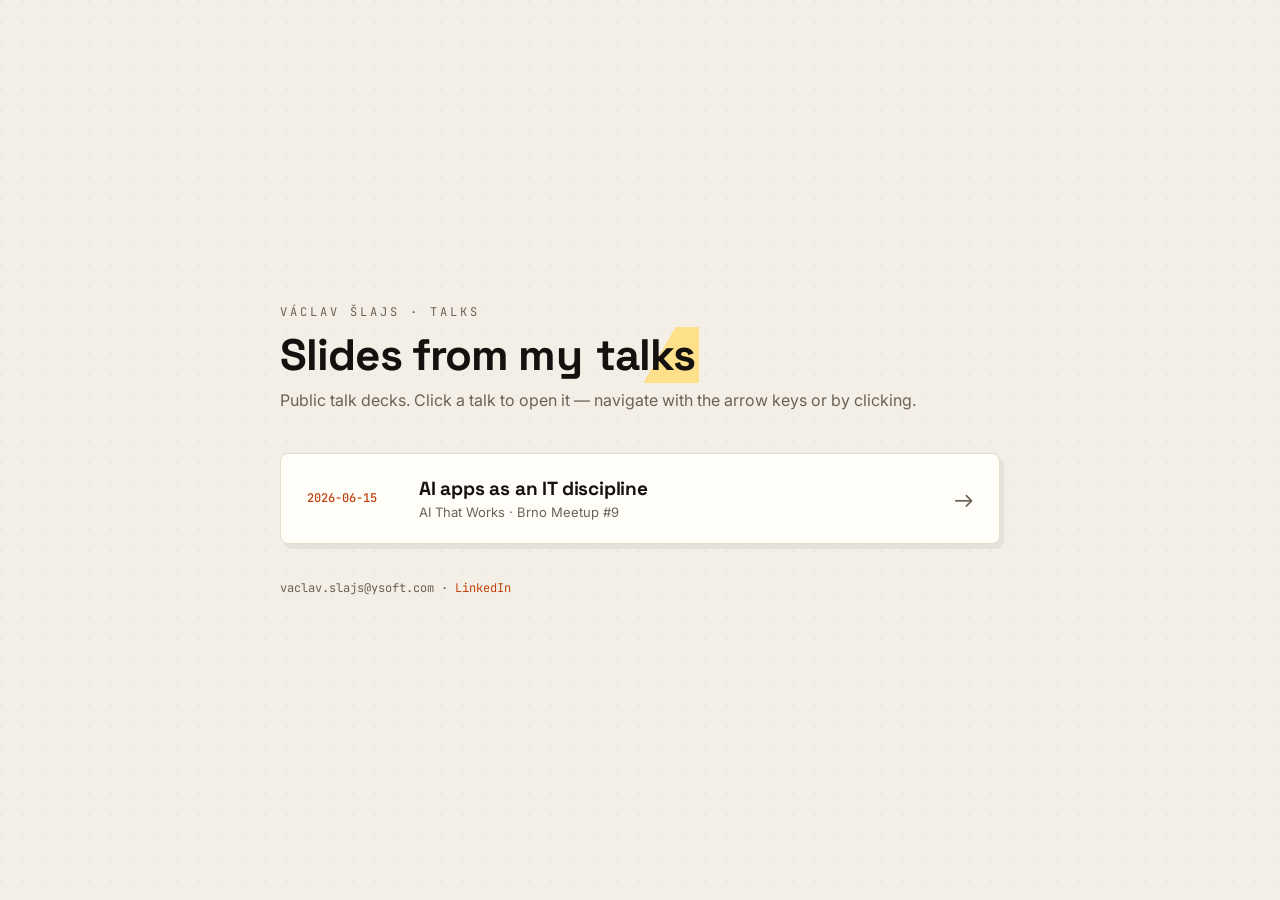
==== index.html @ 6ee5a31a "Deck: přidáno datum na úvod, odebrána AI That Works kartička z kontaktu; rozcestník přeložen do angl" ====
<!DOCTYPE html>
<html lang="en">
<head>
<meta charset="UTF-8">
<meta name="viewport" content="width=device-width, initial-scale=1.0">
<title>Talks · Václav Šlajs</title>
<style>
  @import url('https://fonts.googleapis.com/css2?family=Space+Grotesk:wght@400;500;600;700&family=Inter:wght@400;500;600&family=JetBrains+Mono:wght@400;500&display=swap');

  * { box-sizing: border-box; margin: 0; padding: 0; }
  :root {
    --ink: #14110f; --paper: #f4efe6; --paper-line: #e6ddcd; --card: #fffdf8;
    --muted: #6b6256; --amber: #c2410c;
  }
  body {
    font-family: 'Inter', sans-serif;
    background: var(--paper);
    background-image: radial-gradient(circle at 1px 1px, rgba(20,17,15,0.04) 1px, transparent 0);
    background-size: 22px 22px;
    color: var(--ink);
    min-height: 100vh;
    display: flex; align-items: center; justify-content: center;
    padding: 48px 24px;
  }
  .wrap { max-width: 720px; width: 100%; }
  .eyebrow {
    font-family: 'JetBrains Mono', monospace; font-size: 12px; letter-spacing: 3px;
    text-transform: uppercase; color: var(--muted); margin-bottom: 12px;
  }
  h1 {
    font-family: 'Space Grotesk', sans-serif; font-size: 44px; font-weight: 700;
    line-height: 1.05; letter-spacing: -0.02em; margin-bottom: 10px;
  }
  h1 .hl { background: linear-gradient(120deg, transparent 60%, #ffe08a 60%); padding: 0 4px; }
  .lede { font-size: 16px; color: var(--muted); line-height: 1.55; margin-bottom: 40px; }

  .talk {
    display: flex; align-items: center; gap: 20px; text-decoration: none; color: var(--ink);
    background: var(--card); border: 1.5px solid var(--paper-line); border-radius: 8px;
    padding: 22px 26px; box-shadow: 4px 5px 0 rgba(20,17,15,0.06);
    transition: transform 0.15s, box-shadow 0.15s; margin-bottom: 16px;
  }
  .talk:hover { transform: translate(-1px,-1px); box-shadow: 6px 7px 0 rgba(20,17,15,0.10); }
  .talk .date {
    font-family: 'JetBrains Mono', monospace; font-size: 12px; color: var(--amber);
    font-weight: 500; flex: none; width: 92px;
  }
  .talk .meta b { font-family: 'Space Grotesk', sans-serif; font-size: 19px; font-weight: 700; display: block; letter-spacing: -0.01em; }
  .talk .meta span { font-size: 13px; color: var(--muted); }
  .talk .arrow { margin-left: auto; font-family: 'Space Grotesk', sans-serif; font-size: 24px; color: var(--muted); }

  .foot { margin-top: 36px; font-family: 'JetBrains Mono', monospace; font-size: 12px; color: var(--muted); }
  .foot a { color: var(--amber); text-decoration: none; }
</style>
</head>
<body>
  <div class="wrap">
    <div class="eyebrow">Václav Šlajs · talks</div>
    <h1>Slides from my <span class="hl">talks</span></h1>
    <p class="lede">Public talk decks. Click a talk to open it — navigate with the arrow keys or by clicking.</p>

    <a class="talk" href="./2026-06-15-ai-that-works/">
      <span class="date">2026-06-15</span>
      <span class="meta">
        <b>AI apps as an IT discipline</b>
        <span>AI That Works · Brno Meetup #9</span>
      </span>
      <span class="arrow">→</span>
    </a>

    <div class="foot">vaclav.slajs@ysoft.com · <a href="https://www.linkedin.com/in/vaclav-slajs/">LinkedIn</a></div>
  </div>
</body>
</html>
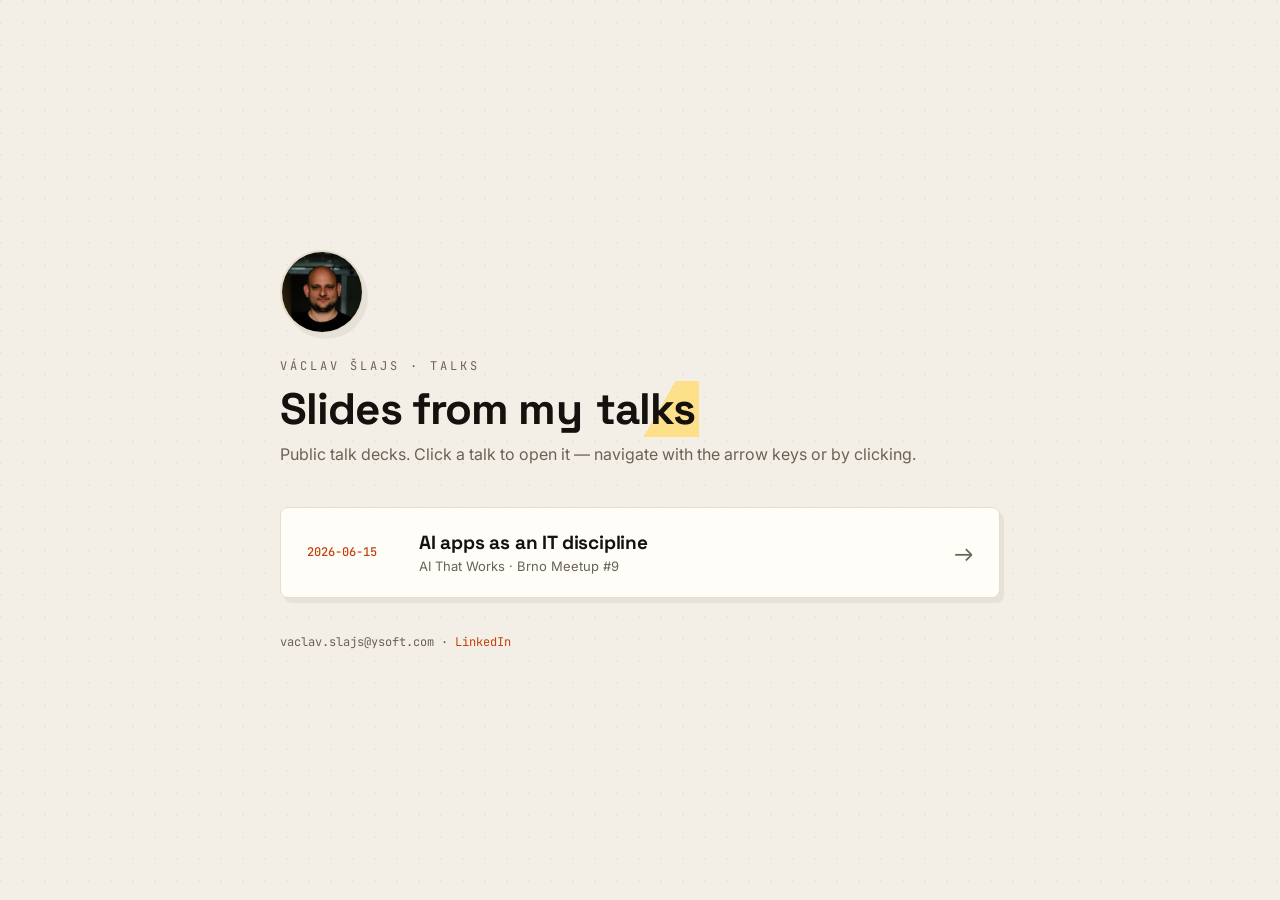
==== commit 8e212f47: "Sdílená složka shared/ pro fotku; přidána fotka na rozcestník me.jpeg přesunuta do shared/ (jeden zd" ====
--- a/index.html
+++ b/index.html
@@ -23,6 +23,11 @@
     padding: 48px 24px;
   }
   .wrap { max-width: 720px; width: 100%; }
+  .avatar {
+    width: 84px; height: 84px; border-radius: 50%; object-fit: cover;
+    border: 2px solid var(--paper-line); display: block; margin-bottom: 24px;
+    box-shadow: 4px 5px 0 rgba(20,17,15,0.06);
+  }
   .eyebrow {
     font-family: 'JetBrains Mono', monospace; font-size: 12px; letter-spacing: 3px;
     text-transform: uppercase; color: var(--muted); margin-bottom: 12px;
@@ -55,6 +60,7 @@
 </head>
 <body>
   <div class="wrap">
+    <img class="avatar" src="shared/me.jpeg" alt="Václav Šlajs">
     <div class="eyebrow">Václav Šlajs · talks</div>
     <h1>Slides from my <span class="hl">talks</span></h1>
     <p class="lede">Public talk decks. Click a talk to open it — navigate with the arrow keys or by clicking.</p>
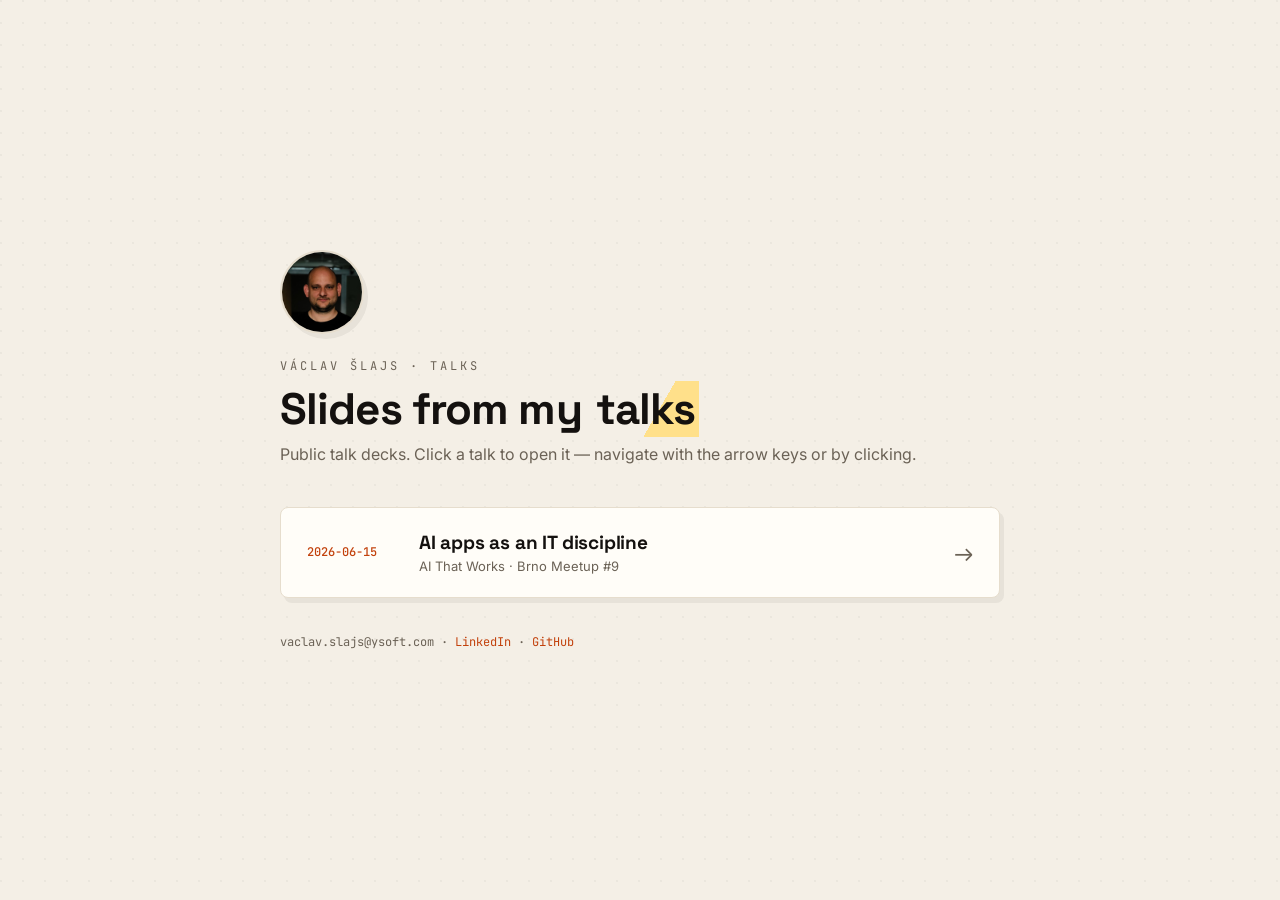
==== commit 9a433d07: "Rozcestník: přidán odkaz na GitHub repo Co-Authored-By: Claude Opus 4.8 (1M context) <noreply@anthro" ====
--- a/index.html
+++ b/index.html
@@ -74,7 +74,7 @@
       <span class="arrow">→</span>
     </a>
 
-    <div class="foot">vaclav.slajs@ysoft.com · <a href="https://www.linkedin.com/in/vaclav-slajs/">LinkedIn</a></div>
+    <div class="foot">vaclav.slajs@ysoft.com · <a href="https://www.linkedin.com/in/vaclav-slajs/">LinkedIn</a> · <a href="https://github.com/VelkyVenik/presentations">GitHub</a></div>
   </div>
 </body>
 </html>
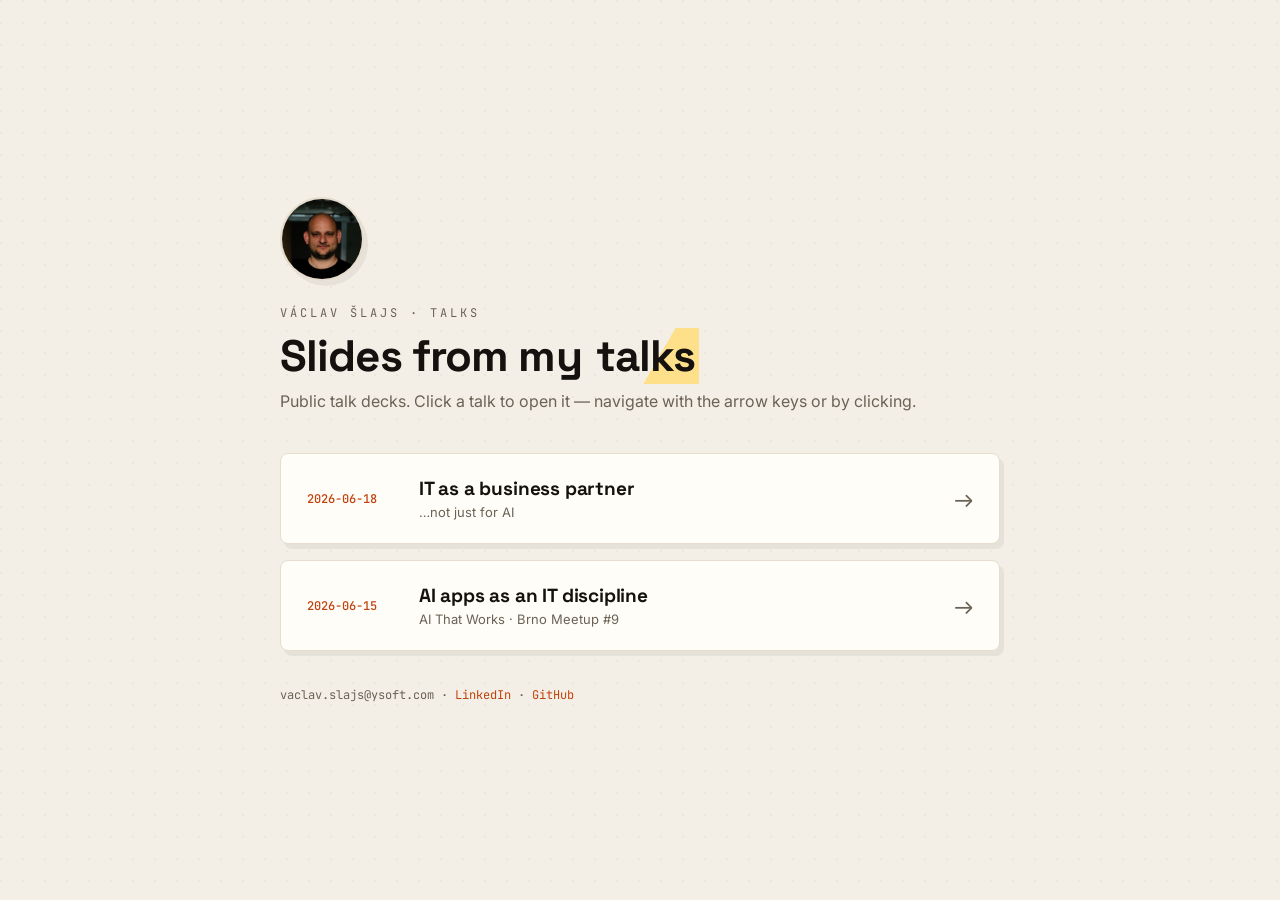
==== commit c957dabe: "Landing + README: add IT-as-a-business-partner talk; document template/notes workflow Co-Authored-By" ====
--- a/index.html
+++ b/index.html
@@ -65,6 +65,15 @@
     <h1>Slides from my <span class="hl">talks</span></h1>
     <p class="lede">Public talk decks. Click a talk to open it — navigate with the arrow keys or by clicking.</p>
 
+    <a class="talk" href="./2026-06-18-it-partner-business/">
+      <span class="date">2026-06-18</span>
+      <span class="meta">
+        <b>IT as a business partner</b>
+        <span>…not just for AI</span>
+      </span>
+      <span class="arrow">→</span>
+    </a>
+
     <a class="talk" href="./2026-06-15-ai-that-works/">
       <span class="date">2026-06-15</span>
       <span class="meta">
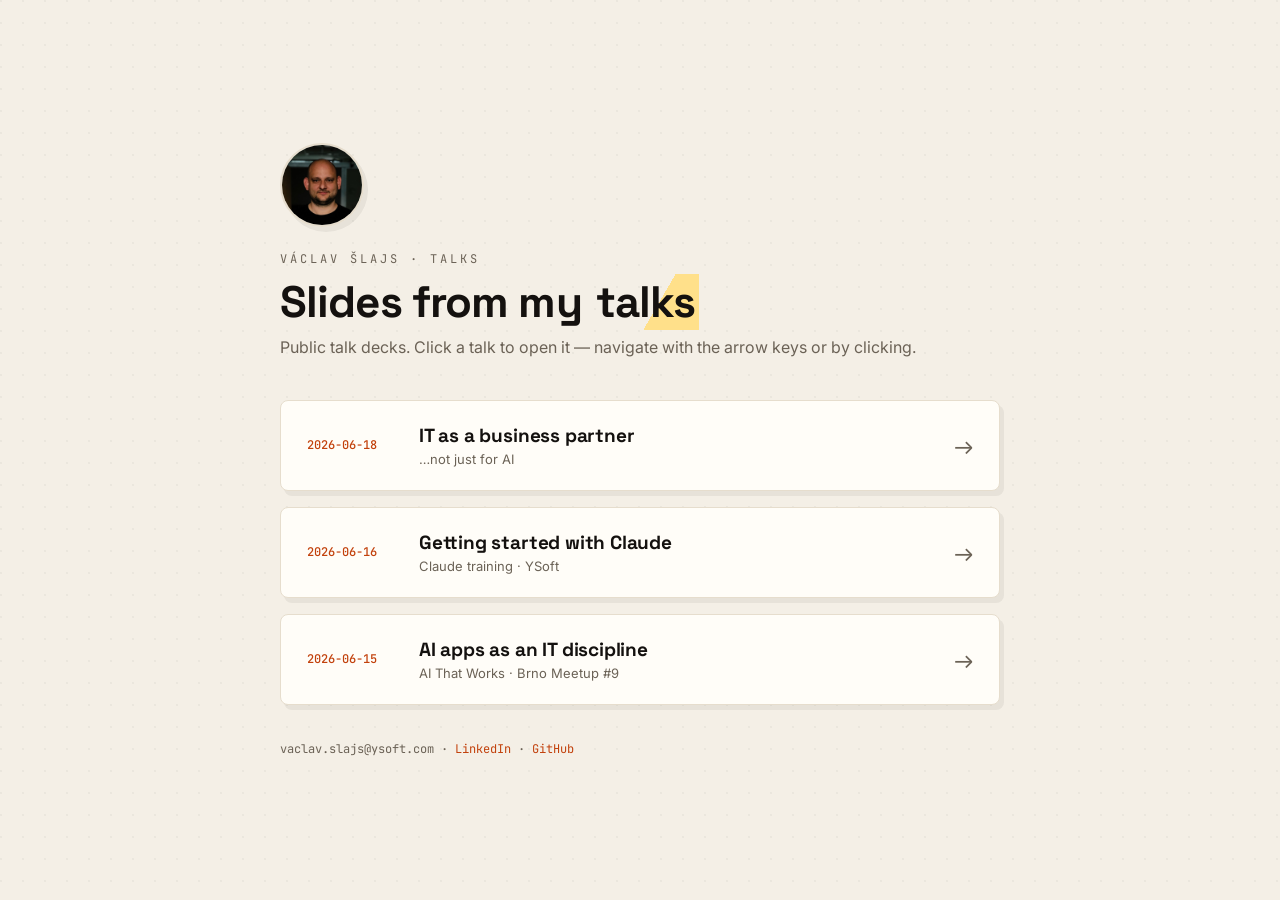
==== commit 1e44bd4d: "Landing + README: add Claude training talk Co-Authored-By: Claude Opus 4.8 (1M context) <noreply@ant" ====
--- a/index.html
+++ b/index.html
@@ -74,6 +74,15 @@
       <span class="arrow">→</span>
     </a>
 
+    <a class="talk" href="./2026-06-16-claude-training/">
+      <span class="date">2026-06-16</span>
+      <span class="meta">
+        <b>Getting started with Claude</b>
+        <span>Claude training · YSoft</span>
+      </span>
+      <span class="arrow">→</span>
+    </a>
+
     <a class="talk" href="./2026-06-15-ai-that-works/">
       <span class="date">2026-06-15</span>
       <span class="meta">
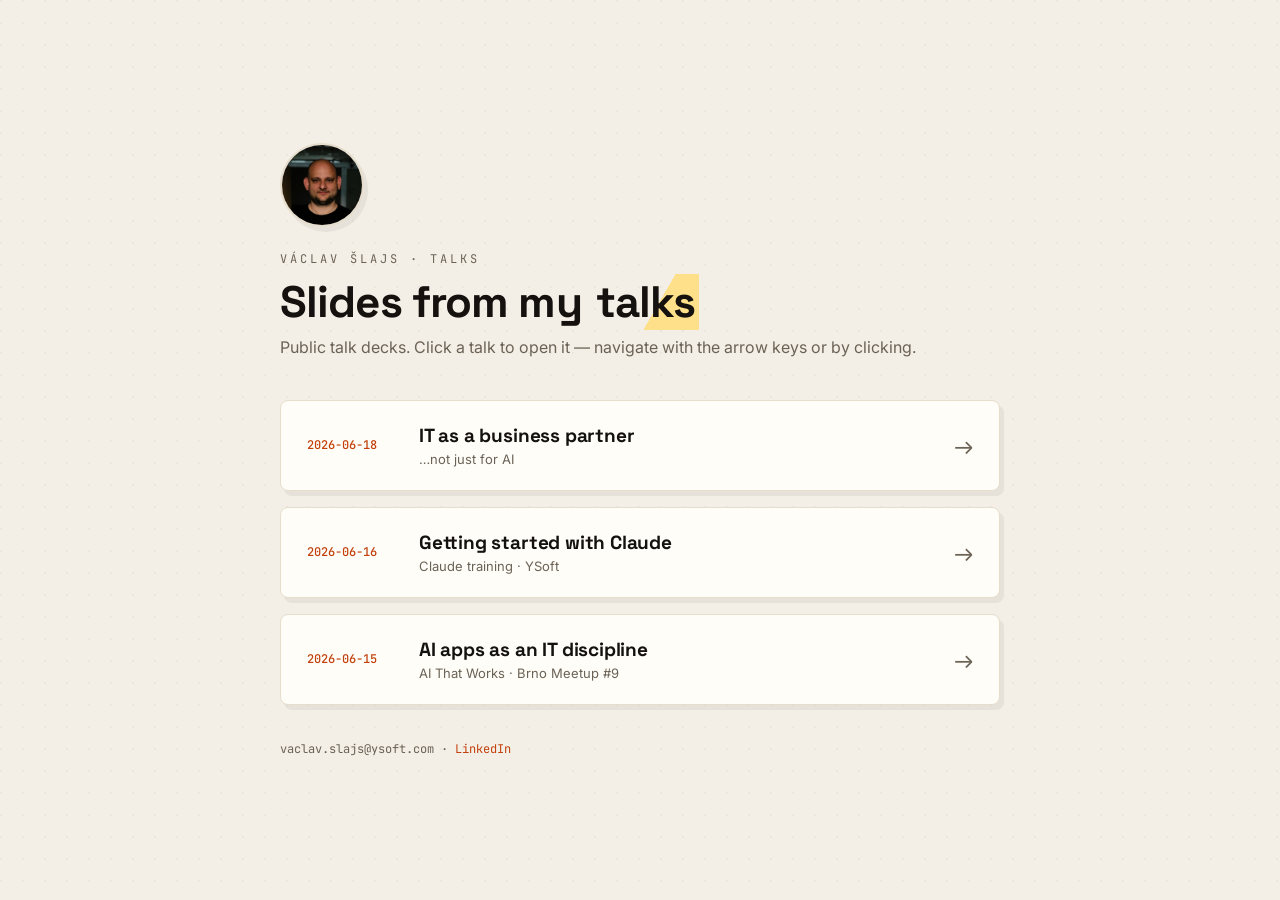
==== commit 9bc339eb: "Landing: remove GitHub link (repo going private) Co-Authored-By: Claude Opus 4.8 (1M context) <norep" ====
--- a/index.html
+++ b/index.html
@@ -92,7 +92,7 @@
       <span class="arrow">→</span>
     </a>
 
-    <div class="foot">vaclav.slajs@ysoft.com · <a href="https://www.linkedin.com/in/vaclav-slajs/">LinkedIn</a> · <a href="https://github.com/VelkyVenik/presentations">GitHub</a></div>
+    <div class="foot">vaclav.slajs@ysoft.com · <a href="https://www.linkedin.com/in/vaclav-slajs/">LinkedIn</a></div>
   </div>
 </body>
 </html>
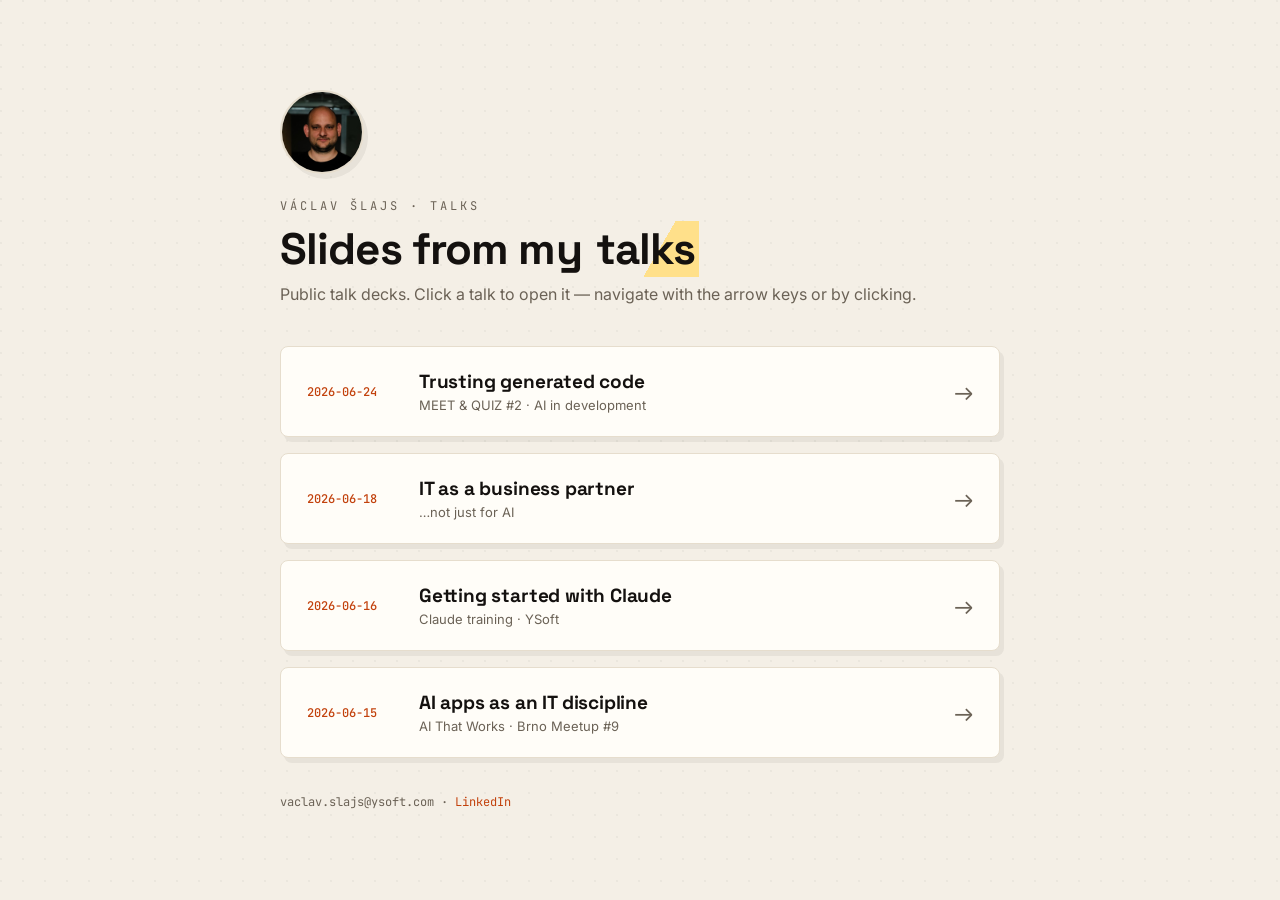
==== commit b290e869: "Deck: add 'Trusting generated code' talk (MEET & QUIZ #2, Czech); list on landing + README 12 slides" ====
--- a/index.html
+++ b/index.html
@@ -65,6 +65,15 @@
     <h1>Slides from my <span class="hl">talks</span></h1>
     <p class="lede">Public talk decks. Click a talk to open it — navigate with the arrow keys or by clicking.</p>
 
+    <a class="talk" href="./2026-06-24-trusting-generated-code/">
+      <span class="date">2026-06-24</span>
+      <span class="meta">
+        <b>Trusting generated code</b>
+        <span>MEET &amp; QUIZ #2 · AI in development</span>
+      </span>
+      <span class="arrow">→</span>
+    </a>
+
     <a class="talk" href="./2026-06-18-it-partner-business/">
       <span class="date">2026-06-18</span>
       <span class="meta">
@@ -94,5 +103,6 @@
 
     <div class="foot">vaclav.slajs@ysoft.com · <a href="https://www.linkedin.com/in/vaclav-slajs/">LinkedIn</a></div>
   </div>
+  <!-- Cloudflare Web Analytics --><script defer src='https://static.cloudflareinsights.com/beacon.min.js' data-cf-beacon='{"token": "95d29dbc70cd4b92bb094c8c52e9ca0d"}'></script><!-- End Cloudflare Web Analytics -->
 </body>
 </html>
